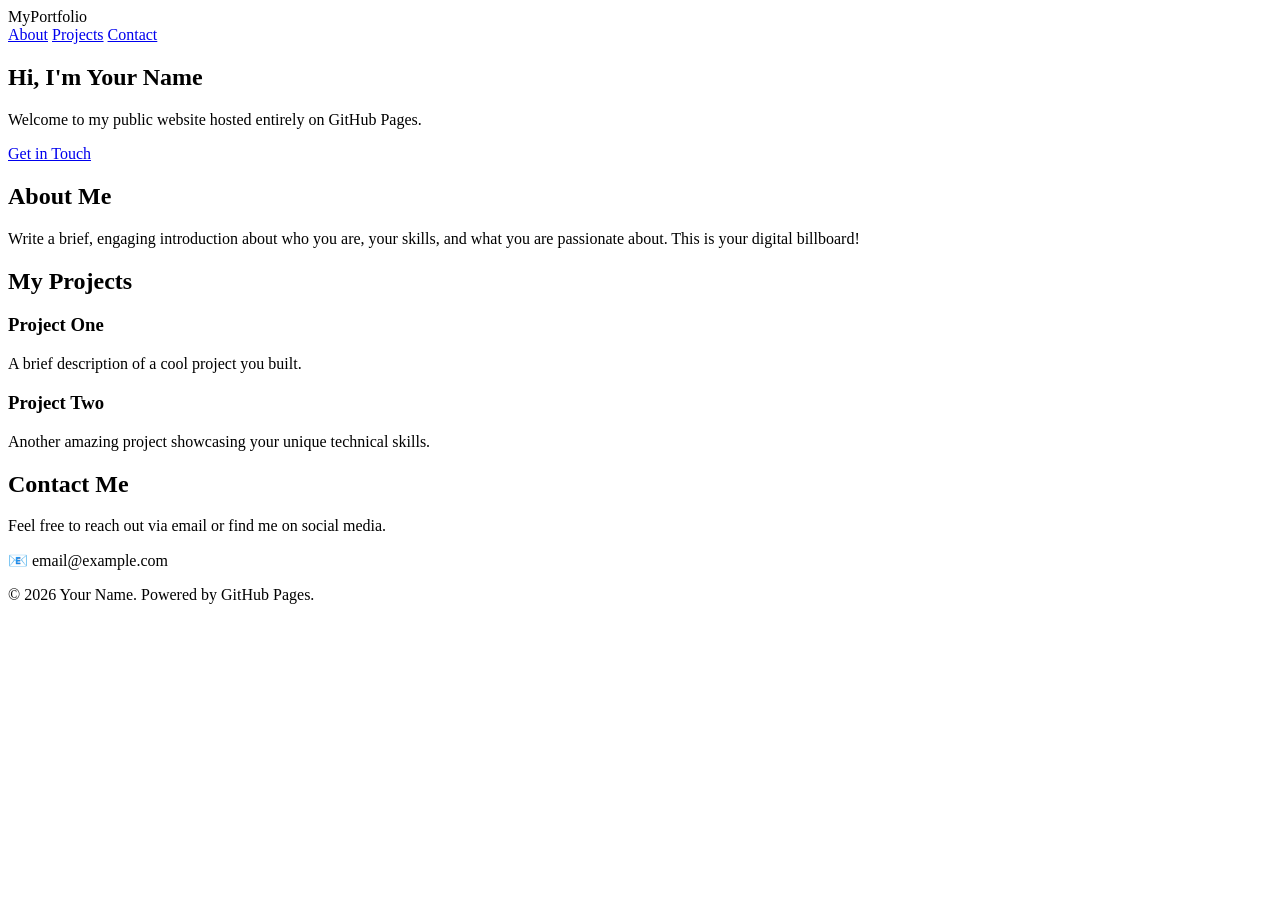
==== index.html @ a30916a3 "Rename index to index.html" ====
<!DOCTYPE html>
<html lang="en">
<head>
    <meta charset="UTF-8">
    <meta name="viewport" content="width=device-width, initial-scale=1.0">
    <title>My Personal Website</title>
    <link rel="stylesheet" href="style.css">
</head>
<body>

    <!-- Header / Navigation -->
    <header>
        <div class="logo">MyPortfolio</div>
        <nav>
            <a href="#about">About</a>
            <a href="#projects">Projects</a>
            <a href="#contact">Contact</a>
        </nav>
    </header>

    <!-- Hero Section -->
    <section class="hero">
        <h1>Hi, I'm <span class="highlight">Your Name</span></h1>
        <p>Welcome to my public website hosted entirely on GitHub Pages.</p>
        <a href="#contact" class="btn">Get in Touch</a>
    </section>

    <!-- About Section -->
    <section id="about" class="content-section">
        <h2>About Me</h2>
        <p>Write a brief, engaging introduction about who you are, your skills, and what you are passionate about. This is your digital billboard!</p>
    </section>

    <!-- Projects Section -->
    <section id="projects" class="content-section gray-bg">
        <h2>My Projects</h2>
        <div class="project-grid">
            <div class="project-card">
                <h3>Project One</h3>
                <p>A brief description of a cool project you built.</p>
            </div>
            <div class="project-card">
                <h3>Project Two</h3>
                <p>Another amazing project showcasing your unique technical skills.</p>
            </div>
        </div>
    </section>

    <!-- Contact Section -->
    <section id="contact" class="content-section">
        <h2>Contact Me</h2>
        <p>Feel free to reach out via email or find me on social media.</p>
        <p>📧 email@example.com</p>
    </section>

    <!-- Footer -->
    <footer>
        <p>&copy; 2026 Your Name. Powered by GitHub Pages.</p>
    </footer>

</body>
</html>
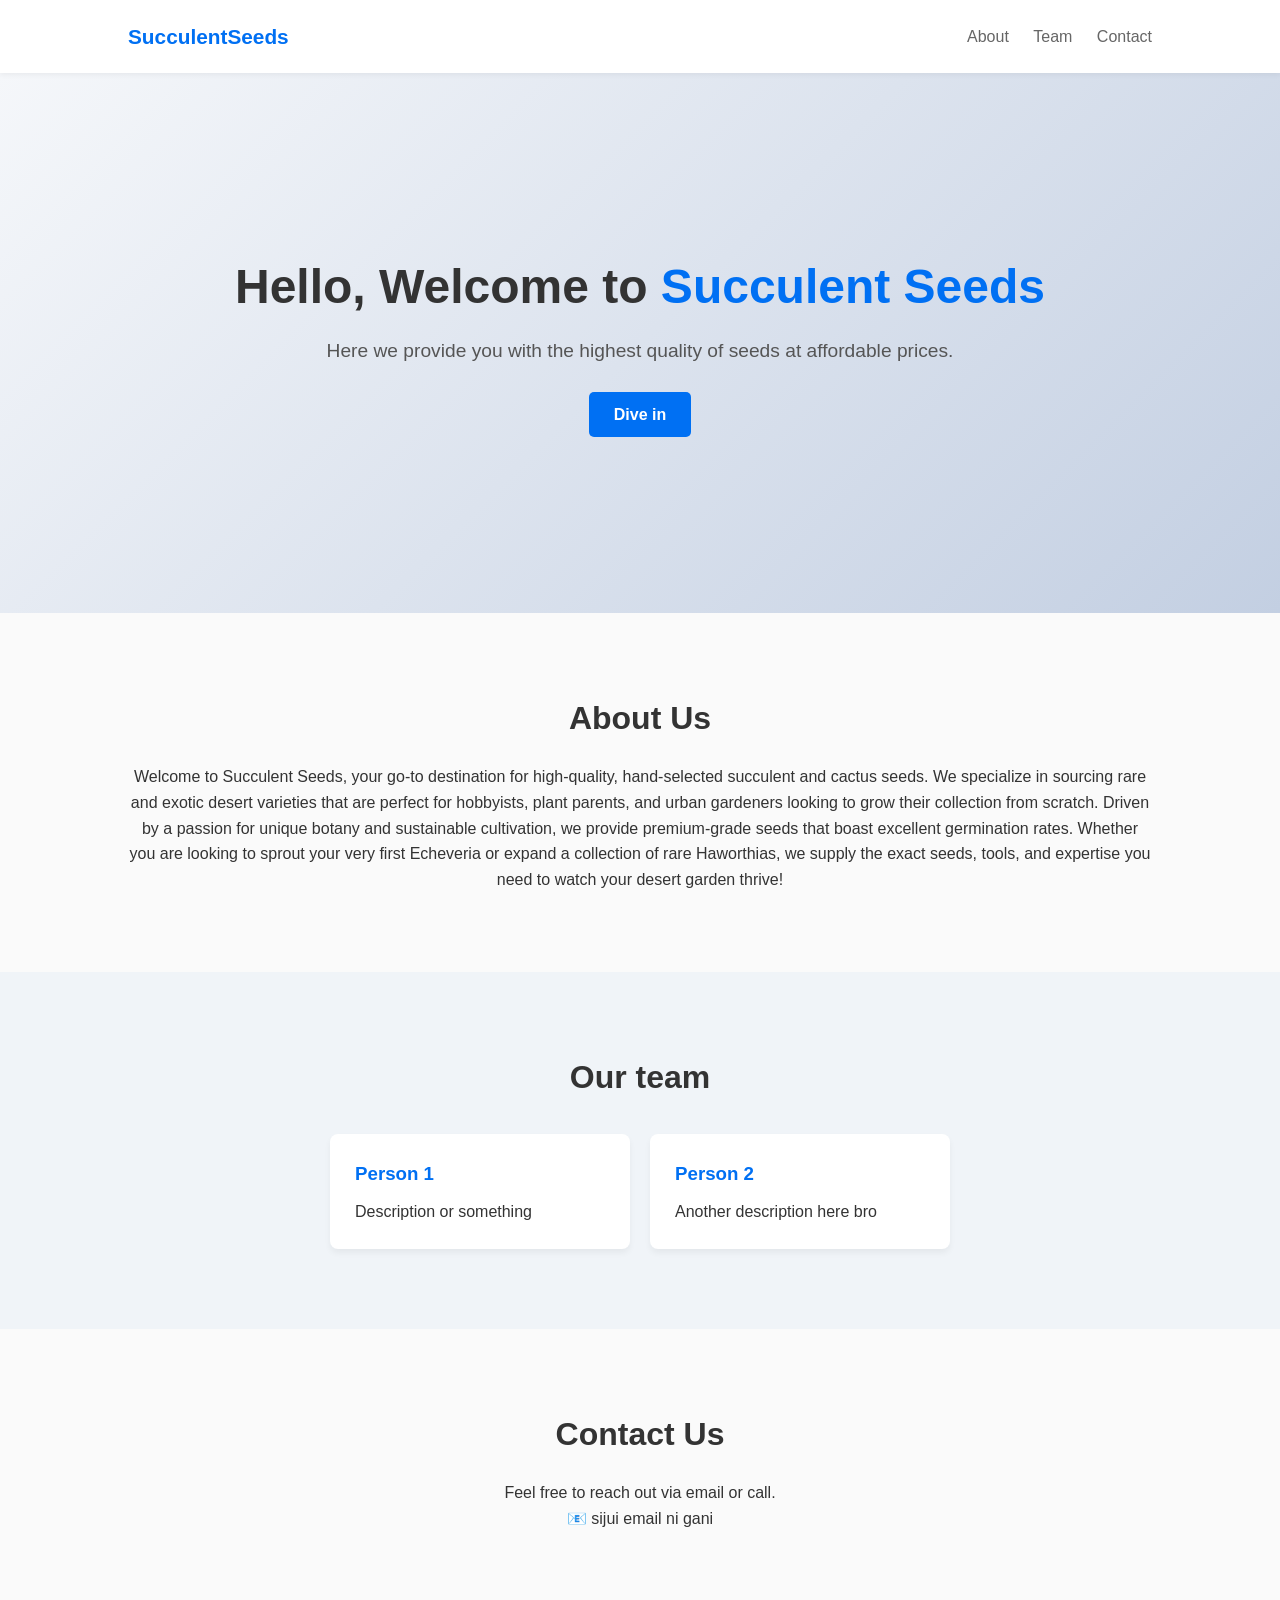
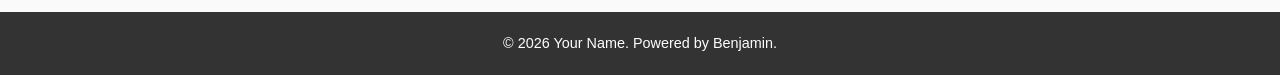
==== commit 5c0c8c4c: "Update index.html" ====
--- a/index.html
+++ b/index.html
@@ -3,59 +3,59 @@
 <head>
     <meta charset="UTF-8">
     <meta name="viewport" content="width=device-width, initial-scale=1.0">
-    <title>My Personal Website</title>
+    <title>Succulent Seeds</title>
     <link rel="stylesheet" href="style.css">
 </head>
 <body>
 
     <!-- Header / Navigation -->
     <header>
-        <div class="logo">MyPortfolio</div>
+        <div class="logo">SucculentSeeds</div>
         <nav>
             <a href="#about">About</a>
-            <a href="#projects">Projects</a>
+            <a href="#projects">Team</a>
             <a href="#contact">Contact</a>
         </nav>
     </header>
 
     <!-- Hero Section -->
     <section class="hero">
-        <h1>Hi, I'm <span class="highlight">Your Name</span></h1>
-        <p>Welcome to my public website hosted entirely on GitHub Pages.</p>
-        <a href="#contact" class="btn">Get in Touch</a>
+        <h1>Hello, Welcome to <span class="highlight">Succulent Seeds</span></h1>
+        <p>Here we provide you with the highest quality of seeds at affordable prices.</p>
+        <a href="#contact" class="btn">Dive in</a>
     </section>
 
     <!-- About Section -->
     <section id="about" class="content-section">
-        <h2>About Me</h2>
-        <p>Write a brief, engaging introduction about who you are, your skills, and what you are passionate about. This is your digital billboard!</p>
+        <h2>About Us</h2>
+        <p>Welcome to Succulent Seeds, your go-to destination for high-quality, hand-selected succulent and cactus seeds. We specialize in sourcing rare and exotic desert varieties that are perfect for hobbyists, plant parents, and urban gardeners looking to grow their collection from scratch. Driven by a passion for unique botany and sustainable cultivation, we provide premium-grade seeds that boast excellent germination rates. Whether you are looking to sprout your very first Echeveria or expand a collection of rare Haworthias, we supply the exact seeds, tools, and expertise you need to watch your desert garden thrive!</p>
     </section>
 
     <!-- Projects Section -->
     <section id="projects" class="content-section gray-bg">
-        <h2>My Projects</h2>
+        <h2>Our team</h2>
         <div class="project-grid">
             <div class="project-card">
-                <h3>Project One</h3>
-                <p>A brief description of a cool project you built.</p>
+                <h3>Person 1</h3>
+                <p>Description or something</p>
             </div>
             <div class="project-card">
-                <h3>Project Two</h3>
-                <p>Another amazing project showcasing your unique technical skills.</p>
+                <h3>Person 2</h3>
+                <p>Another description here bro</p>
             </div>
         </div>
     </section>
 
     <!-- Contact Section -->
     <section id="contact" class="content-section">
-        <h2>Contact Me</h2>
-        <p>Feel free to reach out via email or find me on social media.</p>
-        <p>📧 email@example.com</p>
+        <h2>Contact Us</h2>
+        <p>Feel free to reach out via email or call.</p>
+        <p>📧 sijui email ni gani</p>
     </section>
 
     <!-- Footer -->
     <footer>
-        <p>&copy; 2026 Your Name. Powered by GitHub Pages.</p>
+        <p>&copy; 2026 Your Name. Powered by Benjamin.</p>
     </footer>
 
 </body>
--- a/style.css
+++ b/style.css
@@ -0,0 +1,133 @@
+/* General Styling reset */
+* {
+    margin: 0;
+    padding: 0;
+    box-sizing: border-box;
+    font-family: 'Segoe UI', Tahoma, Geneva, Verdana, sans-serif;
+}
+
+body {
+    color: #333;
+    line-height: 1.6;
+    background-color: #fafafa;
+}
+
+/* Header & Nav */
+header {
+    display: flex;
+    justify-content: space-between;
+    align-items: center;
+    padding: 20px 10%;
+    background: #ffffff;
+    box-shadow: 0 2px 5px rgba(0,0,0,0.05);
+    position: sticky;
+    top: 0;
+    z-index: 100;
+}
+
+header .logo {
+    font-weight: bold;
+    font-size: 1.3rem;
+    color: #0070f3;
+}
+
+nav a {
+    margin-left: 20px;
+    text-decoration: none;
+    color: #666;
+    font-weight: 500;
+    transition: color 0.2s;
+}
+
+nav a:hover {
+    color: #0070f3;
+}
+
+/* Hero Section */
+.hero {
+    display: flex;
+    flex-direction: column;
+    justify-content: center;
+    align-items: center;
+    text-align: center;
+    height: 60vh;
+    background: linear-gradient(135deg, #f5f7fa 0%, #c3cfe2 100%);
+    padding: 0 20px;
+}
+
+.hero h1 {
+    font-size: 3rem;
+    margin-bottom: 10px;
+}
+
+.hero .highlight {
+    color: #0070f3;
+}
+
+.hero p {
+    font-size: 1.2rem;
+    color: #555;
+    margin-bottom: 25px;
+}
+
+.btn {
+    background: #0070f3;
+    color: white;
+    padding: 10px 25px;
+    text-decoration: none;
+    border-radius: 5px;
+    font-weight: bold;
+    transition: background 0.2s;
+}
+
+.btn:hover {
+    background: #0051b3;
+}
+
+/* Content Sections */
+.content-section {
+    padding: 80px 10%;
+    text-align: center;
+}
+
+.content-section h2 {
+    font-size: 2rem;
+    margin-bottom: 20px;
+    position: relative;
+}
+
+.gray-bg {
+    background-color: #f0f4f8;
+}
+
+/* Project Grid */
+.project-grid {
+    display: flex;
+    justify-content: center;
+    gap: 20px;
+    flex-wrap: wrap;
+    margin-top: 30px;
+}
+
+.project-card {
+    background: white;
+    padding: 25px;
+    border-radius: 8px;
+    box-shadow: 0 4px 6px rgba(0,0,0,0.05);
+    width: 300px;
+    text-align: left;
+}
+
+.project-card h3 {
+    margin-bottom: 10px;
+    color: #0070f3;
+}
+
+/* Footer */
+footer {
+    background: #333;
+    color: white;
+    text-align: center;
+    padding: 20px;
+    font-size: 0.9rem;
+}
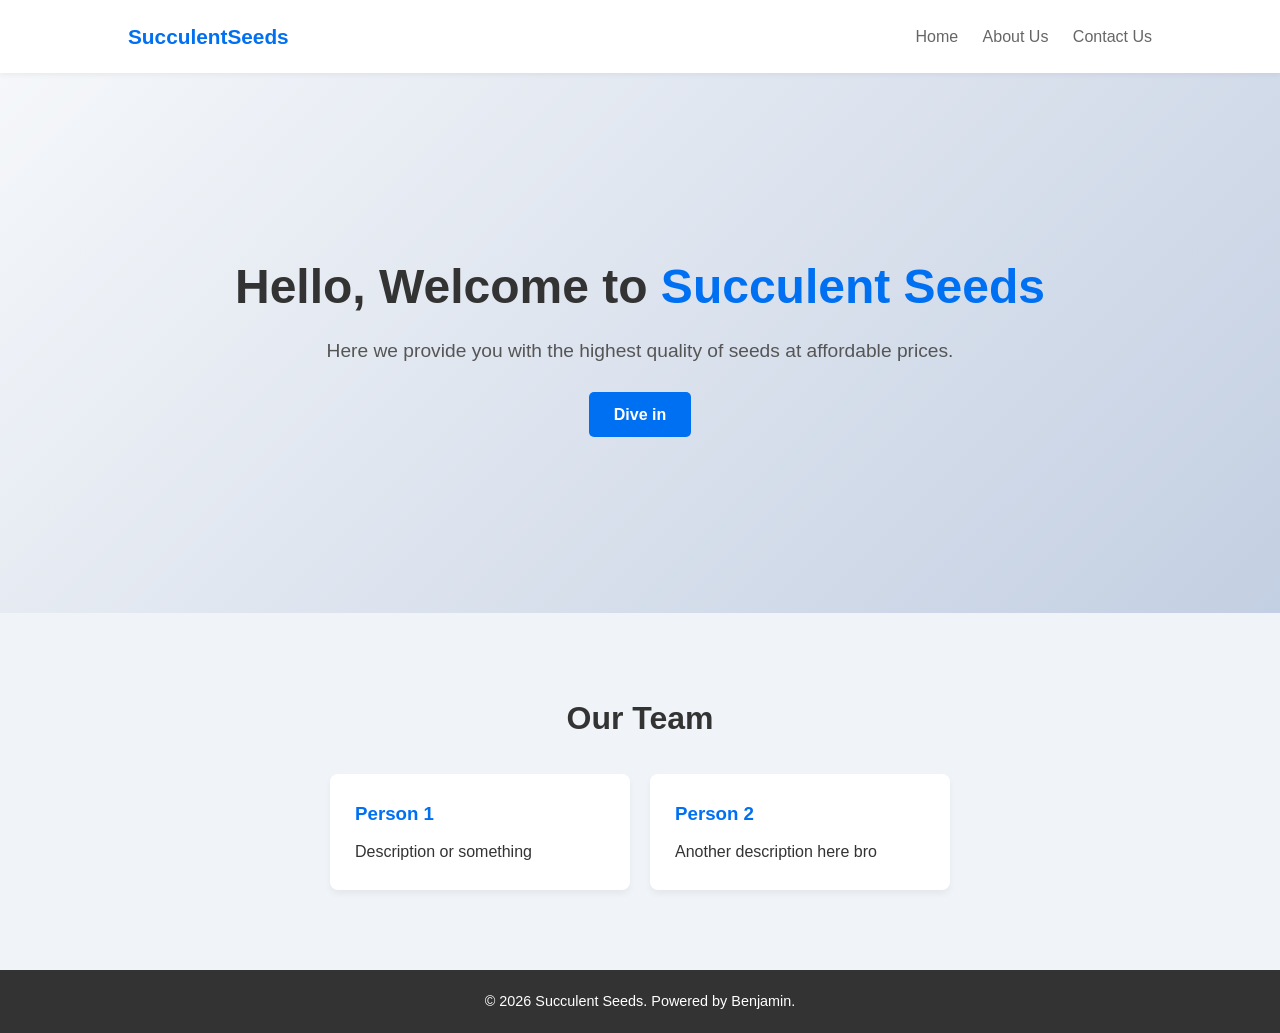
==== commit 50c6e095: "Update index.html" ====
--- a/index.html
+++ b/index.html
@@ -3,7 +3,7 @@
 <head>
     <meta charset="UTF-8">
     <meta name="viewport" content="width=device-width, initial-scale=1.0">
-    <title>Succulent Seeds</title>
+    <title>Succulent Seeds - Home</title>
     <link rel="stylesheet" href="style.css">
 </head>
 <body>
@@ -12,9 +12,9 @@
     <header>
         <div class="logo">SucculentSeeds</div>
         <nav>
-            <a href="#about">About</a>
-            <a href="#projects">Team</a>
-            <a href="#contact">Contact</a>
+            <a href="index.html">Home</a>
+            <a href="about.html">About Us</a>
+            <a href="contact.html">Contact Us</a>
         </nav>
     </header>
 
@@ -22,18 +22,12 @@
     <section class="hero">
         <h1>Hello, Welcome to <span class="highlight">Succulent Seeds</span></h1>
         <p>Here we provide you with the highest quality of seeds at affordable prices.</p>
-        <a href="#contact" class="btn">Dive in</a>
+        <a href="about.html" class="btn">Dive in</a>
     </section>
 
-    <!-- About Section -->
-    <section id="about" class="content-section">
-        <h2>About Us</h2>
-        <p>Welcome to Succulent Seeds, your go-to destination for high-quality, hand-selected succulent and cactus seeds. We specialize in sourcing rare and exotic desert varieties that are perfect for hobbyists, plant parents, and urban gardeners looking to grow their collection from scratch. Driven by a passion for unique botany and sustainable cultivation, we provide premium-grade seeds that boast excellent germination rates. Whether you are looking to sprout your very first Echeveria or expand a collection of rare Haworthias, we supply the exact seeds, tools, and expertise you need to watch your desert garden thrive!</p>
-    </section>
-
-    <!-- Projects Section -->
-    <section id="projects" class="content-section gray-bg">
-        <h2>Our team</h2>
+    <!-- Team Section on Homepage -->
+    <section class="content-section gray-bg">
+        <h2>Our Team</h2>
         <div class="project-grid">
             <div class="project-card">
                 <h3>Person 1</h3>
@@ -46,16 +40,9 @@
         </div>
     </section>
 
-    <!-- Contact Section -->
-    <section id="contact" class="content-section">
-        <h2>Contact Us</h2>
-        <p>Feel free to reach out via email or call.</p>
-        <p>📧 sijui email ni gani</p>
-    </section>
-
     <!-- Footer -->
     <footer>
-        <p>&copy; 2026 Your Name. Powered by Benjamin.</p>
+        <p>&copy; 2026 Succulent Seeds. Powered by Benjamin.</p>
     </footer>
 
 </body>
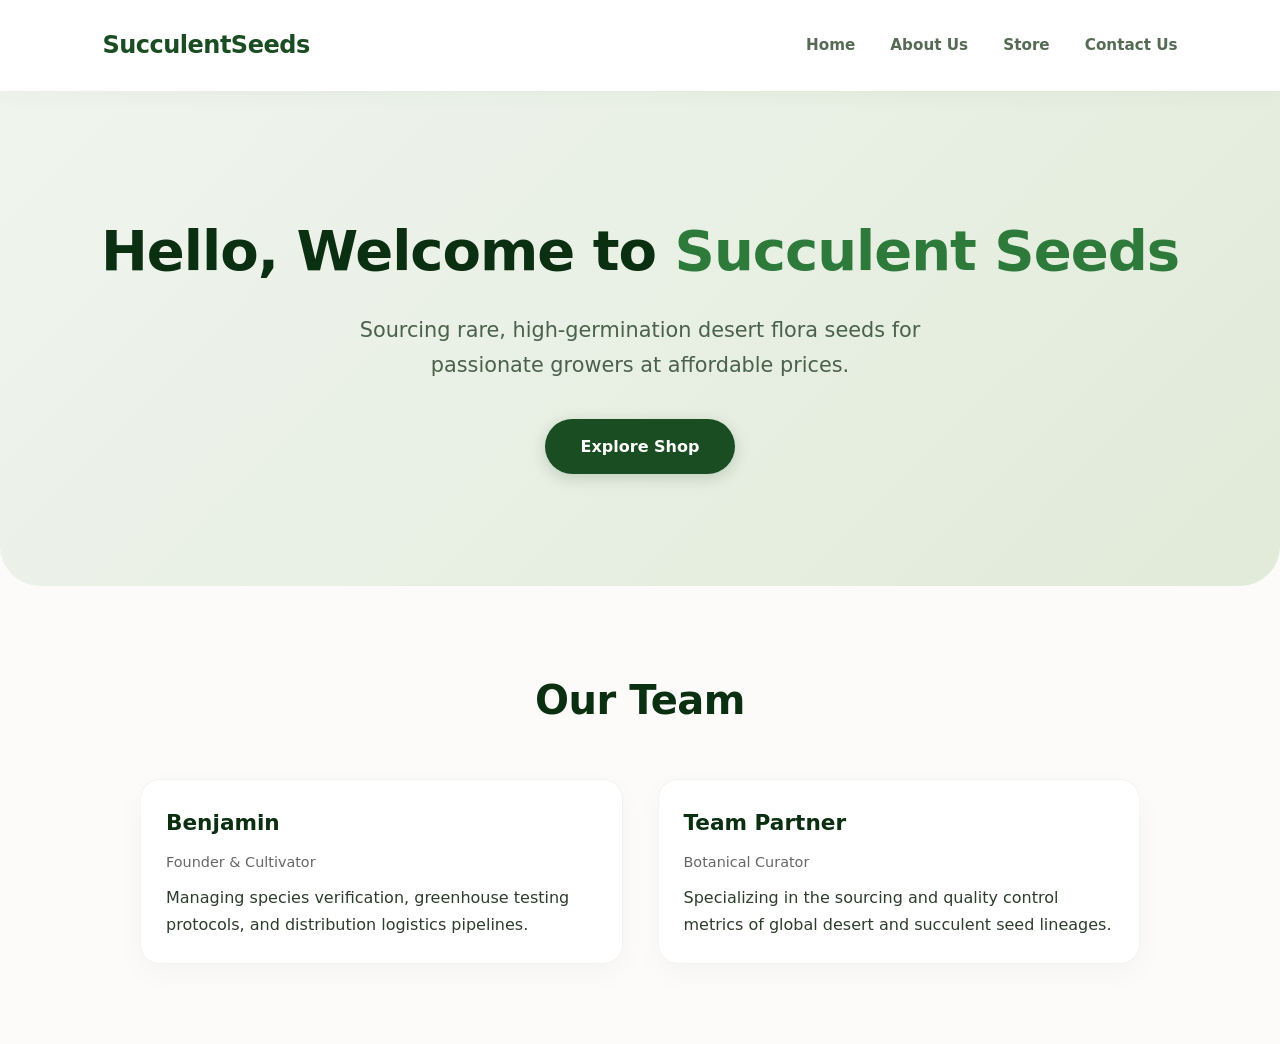
==== commit 7d0f1024: "Update index.html" ====
--- a/index.html
+++ b/index.html
@@ -3,47 +3,48 @@
 <head>
     <meta charset="UTF-8">
     <meta name="viewport" content="width=device-width, initial-scale=1.0">
-    <title>Succulent Seeds - Home</title>
+    <title>Succulent Seeds - Premium Cultivation</title>
     <link rel="stylesheet" href="style.css">
 </head>
 <body>
 
-    <!-- Header / Navigation -->
     <header>
         <div class="logo">SucculentSeeds</div>
         <nav>
             <a href="index.html">Home</a>
             <a href="about.html">About Us</a>
+            <a href="store.html">Store</a>
             <a href="contact.html">Contact Us</a>
         </nav>
     </header>
 
-    <!-- Hero Section -->
     <section class="hero">
         <h1>Hello, Welcome to <span class="highlight">Succulent Seeds</span></h1>
-        <p>Here we provide you with the highest quality of seeds at affordable prices.</p>
-        <a href="about.html" class="btn">Dive in</a>
+        <p>Sourcing rare, high-germination desert flora seeds for passionate growers at affordable prices.</p>
+        <a href="store.html" class="btn">Explore Shop</a>
     </section>
 
-    <!-- Team Section on Homepage -->
-    <section class="content-section gray-bg">
-        <h2>Our Team</h2>
-        <div class="project-grid">
-            <div class="project-card">
-                <h3>Person 1</h3>
-                <p>Description or something</p>
-            </div>
-            <div class="project-card">
-                <h3>Person 2</h3>
-                <p>Another description here bro</p>
+    <section class="content-section">
+        <div class="page-container">
+            <h2>Our Team</h2>
+            <div class="project-grid">
+                <div class="project-card">
+                    <div class="card-details">
+                        <h3>Benjamin</h3>
+                        <p style="color: #666; font-size: 0.9rem; margin-bottom: 10px;">Founder & Cultivator</p>
+                        <p>Managing species verification, greenhouse testing protocols, and distribution logistics pipelines.</p>
+                    </div>
+                </div>
+                <div class="project-card">
+                    <div class="card-details">
+                        <h3>Team Partner</h3>
+                        <p style="color: #666; font-size: 0.9rem; margin-bottom: 10px;">Botanical Curator</p>
+                        <p>Specializing in the sourcing and quality control metrics of global desert and succulent seed lineages.</p>
+                    </div>
+                </div>
             </div>
         </div>
     </section>
 
-    <!-- Footer -->
-    <footer>
-        <p>&copy; 2026 Succulent Seeds. Powered by Benjamin.</p>
-    </footer>
-
 </body>
 </html>
--- a/style.css
+++ b/style.css
@@ -1,133 +1,241 @@
-/* General Styling reset */
+/* Premium Global Styles */
 * {
     margin: 0;
     padding: 0;
     box-sizing: border-box;
-    font-family: 'Segoe UI', Tahoma, Geneva, Verdana, sans-serif;
+    font-family: 'Inter', system-ui, -apple-system, sans-serif;
 }
 
 body {
-    color: #333;
-    line-height: 1.6;
-    background-color: #fafafa;
-}
-
-/* Header & Nav */
+    color: #2c3e2b;
+    line-height: 1.7;
+    background-color: #fcfbfa; /* Warm minimalist off-white */
+    display: flex;
+    flex-direction: column;
+    min-height: 100vh;
+}
+
+/* Premium Navigation Bar */
 header {
     display: flex;
     justify-content: space-between;
     align-items: center;
-    padding: 20px 10%;
-    background: #ffffff;
-    box-shadow: 0 2px 5px rgba(0,0,0,0.05);
+    padding: 25px 8%;
+    background: rgba(255, 255, 255, 0.95);
+    backdrop-filter: blur(10px);
+    box-shadow: 0 4px 20px rgba(46, 77, 45, 0.04);
     position: sticky;
     top: 0;
     z-index: 100;
 }
 
 header .logo {
-    font-weight: bold;
-    font-size: 1.3rem;
-    color: #0070f3;
+    font-weight: 800;
+    font-size: 1.5rem;
+    color: #1b4d22;
+    letter-spacing: -0.5px;
 }
 
 nav a {
-    margin-left: 20px;
+    margin-left: 30px;
     text-decoration: none;
-    color: #666;
-    font-weight: 500;
-    transition: color 0.2s;
+    color: #556b54;
+    font-weight: 600;
+    font-size: 0.95rem;
+    transition: all 0.25s ease;
 }
 
 nav a:hover {
-    color: #0070f3;
-}
-
-/* Hero Section */
+    color: #1b4d22;
+}
+
+/* Clean & Rich Hero Section */
 .hero {
     display: flex;
     flex-direction: column;
     justify-content: center;
     align-items: center;
     text-align: center;
-    height: 60vh;
-    background: linear-gradient(135deg, #f5f7fa 0%, #c3cfe2 100%);
+    height: 55vh;
+    background: linear-gradient(135deg, #f0f4ee 0%, #e1ebd9 100%);
     padding: 0 20px;
+    border-bottom-left-radius: 40px;
+    border-bottom-right-radius: 40px;
 }
 
 .hero h1 {
+    font-size: 3.5rem;
+    font-weight: 800;
+    margin-bottom: 15px;
+    color: #0b2f11;
+    letter-spacing: -1px;
+}
+
+.hero .highlight {
+    color: #2d7a3a;
+}
+
+.hero p {
+    font-size: 1.3rem;
+    color: #4a614c;
+    margin-bottom: 35px;
+    max-width: 600px;
+}
+
+/* Modern Button UI */
+.btn {
+    background: #1b4d22;
+    color: #ffffff;
+    padding: 14px 36px;
+    text-decoration: none;
+    border-radius: 30px;
+    font-weight: 600;
+    font-size: 1rem;
+    box-shadow: 0 4px 15px rgba(27, 77, 34, 0.2);
+    transition: all 0.25s ease;
+}
+
+.btn:hover {
+    background: #2d7a3a;
+    transform: translateY(-2px);
+    box-shadow: 0 6px 20px rgba(27, 77, 34, 0.3);
+}
+
+/* Structural Page Containers */
+.content-section {
+    padding: 80px 8%;
+    text-align: center;
+}
+
+.page-container {
+    max-width: 1000px;
+    margin: 0 auto;
+}
+
+.page-container h2 {
+    font-size: 2.5rem;
+    font-weight: 800;
+    margin-bottom: 15px;
+    color: #0b2f11;
+    letter-spacing: -0.5px;
+}
+
+/* Store Front-End Card Layout Update */
+.project-grid {
+    display: grid;
+    grid-template-columns: repeat(auto-fit, minmax(300px, 1fr));
+    gap: 35px;
+    margin-top: 45px;
+}
+
+.project-card {
+    background: #ffffff;
+    border-radius: 20px;
+    overflow: hidden;
+    box-shadow: 0 10px 30px rgba(0, 0, 0, 0.03);
+    border: 1px solid rgba(46, 77, 45, 0.06);
+    text-align: left;
+    transition: all 0.3s ease;
+}
+
+.project-card:hover {
+    transform: translateY(-8px);
+    box-shadow: 0 15px 40px rgba(46, 77, 45, 0.08);
+}
+
+/* Image Showcase Containers */
+.product-img-box {
+    width: 100%;
+    height: 240px;
+    overflow: hidden;
+    background-color: #eaeaea;
+}
+
+.product-img-box img {
+    width: 100%;
+    height: 100%;
+    object-fit: cover;
+    transition: transform 0.5s ease;
+}
+
+.project-card:hover .product-img-box img {
+    transform: scale(1.08);
+}
+
+.card-details {
+    padding: 25px;
+}
+
+.card-details h3 {
+    font-size: 1.35rem;
+    color: #0b2f11;
+    margin-bottom: 8px;
+}
+
+.price-tag {
+    font-weight: 700;
+    color: #2d7a3a;
+    font-size: 1.3rem;
+    margin: 15px 0;
+}
+
+/* Modernized Contact Module Blocks */
+.contact-grid {
+    display: flex;
+    justify-content: center;
+    gap: 30px;
+    flex-wrap: wrap;
+    margin-top: 40px;
+}
+
+.contact-card {
+    background: #ffffff;
+    padding: 45px 35px;
+    border-radius: 24px;
+    box-shadow: 0 10px 30px rgba(0, 0, 0, 0.02);
+    width: 380px;
+    text-align: center;
+    border: 1px solid rgba(46, 77, 45, 0.05);
+    transition: all 0.3s ease;
+}
+
+.contact-card:hover {
+    transform: translateY(-5px);
+}
+
+.contact-icon {
     font-size: 3rem;
-    margin-bottom: 10px;
-}
-
-.hero .highlight {
-    color: #0070f3;
-}
-
-.hero p {
-    font-size: 1.2rem;
-    color: #555;
-    margin-bottom: 25px;
-}
-
-.btn {
-    background: #0070f3;
-    color: white;
-    padding: 10px 25px;
-    text-decoration: none;
-    border-radius: 5px;
-    font-weight: bold;
-    transition: background 0.2s;
-}
-
-.btn:hover {
-    background: #0051b3;
-}
-
-/* Content Sections */
-.content-section {
-    padding: 80px 10%;
-    text-align: center;
-}
-
-.content-section h2 {
-    font-size: 2rem;
     margin-bottom: 20px;
-    position: relative;
-}
-
-.gray-bg {
-    background-color: #f0f4f8;
-}
-
-/* Project Grid */
-.project-grid {
+}
+
+/* Sleek Capsule Social Links */
+.socials-section {
+    margin-top: 80px;
+    padding-top: 50px;
+    border-top: 1px solid #eef2ed;
+}
+
+.socials-links {
     display: flex;
     justify-content: center;
     gap: 20px;
     flex-wrap: wrap;
-    margin-top: 30px;
-}
-
-.project-card {
-    background: white;
-    padding: 25px;
-    border-radius: 8px;
-    box-shadow: 0 4px 6px rgba(0,0,0,0.05);
-    width: 300px;
-    text-align: left;
-}
-
-.project-card h3 {
-    margin-bottom: 10px;
-    color: #0070f3;
-}
-
-/* Footer */
-footer {
-    background: #333;
+    margin-top: 25px;
+}
+
+.social-btn {
+    padding: 12px 30px;
+    text-decoration: none;
     color: white;
-    text-align: center;
-    padding: 20px;
-    font-size: 0.9rem;
-}
+    border-radius: 40px;
+    font-weight: 600;
+    font-size: 0.95rem;
+    transition: all 0.2s ease;
+}
+
+.instagram { background: #121212; }
+.instagram:hover { background: #e1306c; }
+.tiktok { background: #121212; }
+.tiktok:hover { background: #25f4ee; color: #000; }
+.twitter { background: #121212; }
+.twitter:hover { background: #1da1f2; }
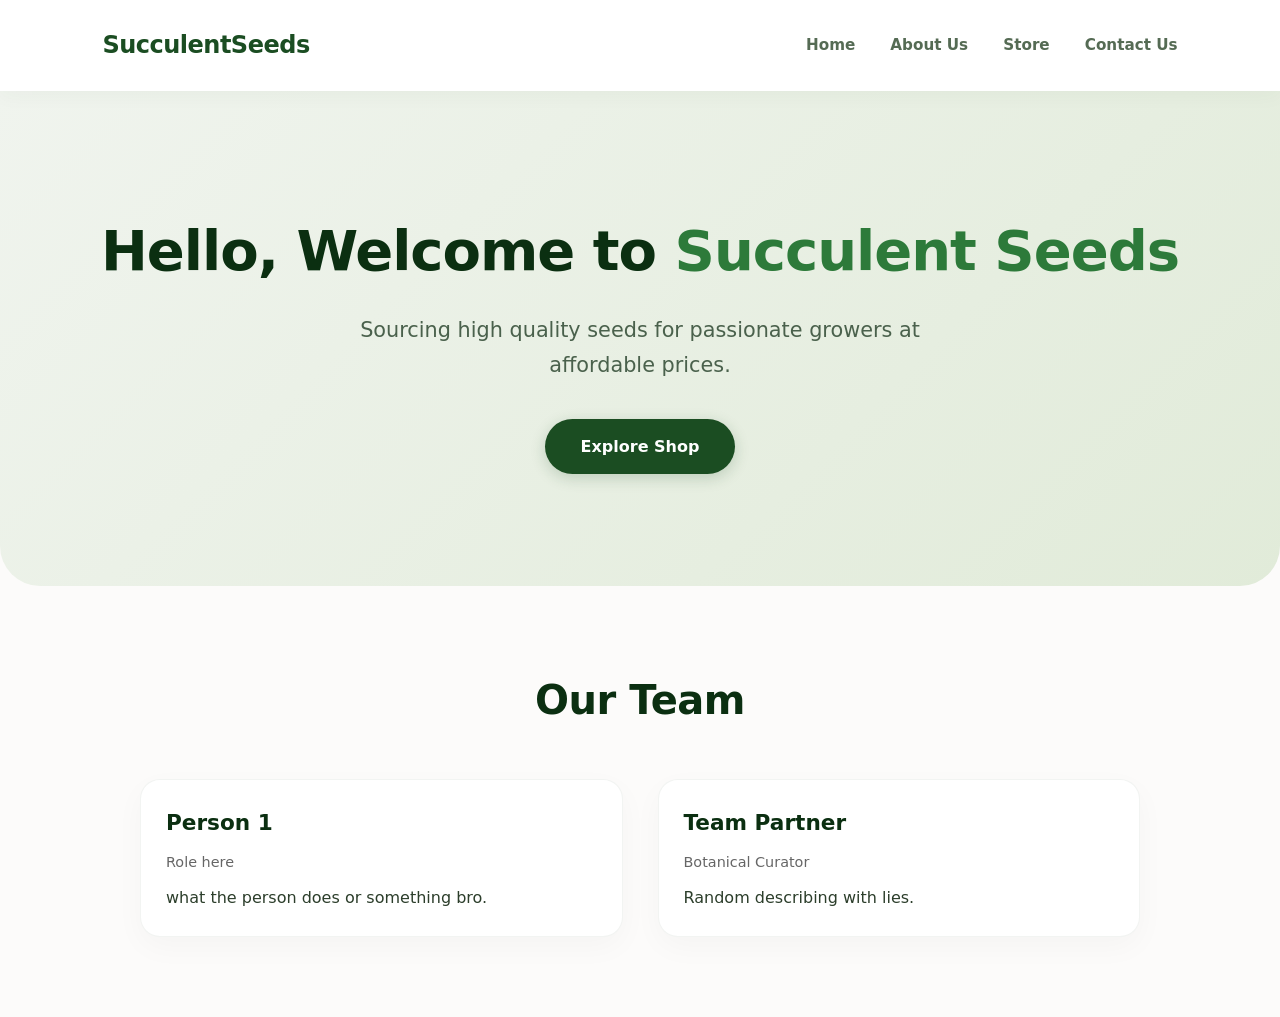
==== commit 2c68fe18: "Update index.html" ====
--- a/index.html
+++ b/index.html
@@ -20,7 +20,7 @@
 
     <section class="hero">
         <h1>Hello, Welcome to <span class="highlight">Succulent Seeds</span></h1>
-        <p>Sourcing rare, high-germination desert flora seeds for passionate growers at affordable prices.</p>
+        <p>Sourcing high quality seeds for passionate growers at affordable prices.</p>
         <a href="store.html" class="btn">Explore Shop</a>
     </section>
 
@@ -30,16 +30,16 @@
             <div class="project-grid">
                 <div class="project-card">
                     <div class="card-details">
-                        <h3>Benjamin</h3>
-                        <p style="color: #666; font-size: 0.9rem; margin-bottom: 10px;">Founder & Cultivator</p>
-                        <p>Managing species verification, greenhouse testing protocols, and distribution logistics pipelines.</p>
+                        <h3>Person 1</h3>
+                        <p style="color: #666; font-size: 0.9rem; margin-bottom: 10px;">Role here</p>
+                        <p>what the person does or something bro.</p>
                     </div>
                 </div>
                 <div class="project-card">
                     <div class="card-details">
                         <h3>Team Partner</h3>
                         <p style="color: #666; font-size: 0.9rem; margin-bottom: 10px;">Botanical Curator</p>
-                        <p>Specializing in the sourcing and quality control metrics of global desert and succulent seed lineages.</p>
+                        <p>Random describing with lies.</p>
                     </div>
                 </div>
             </div>
